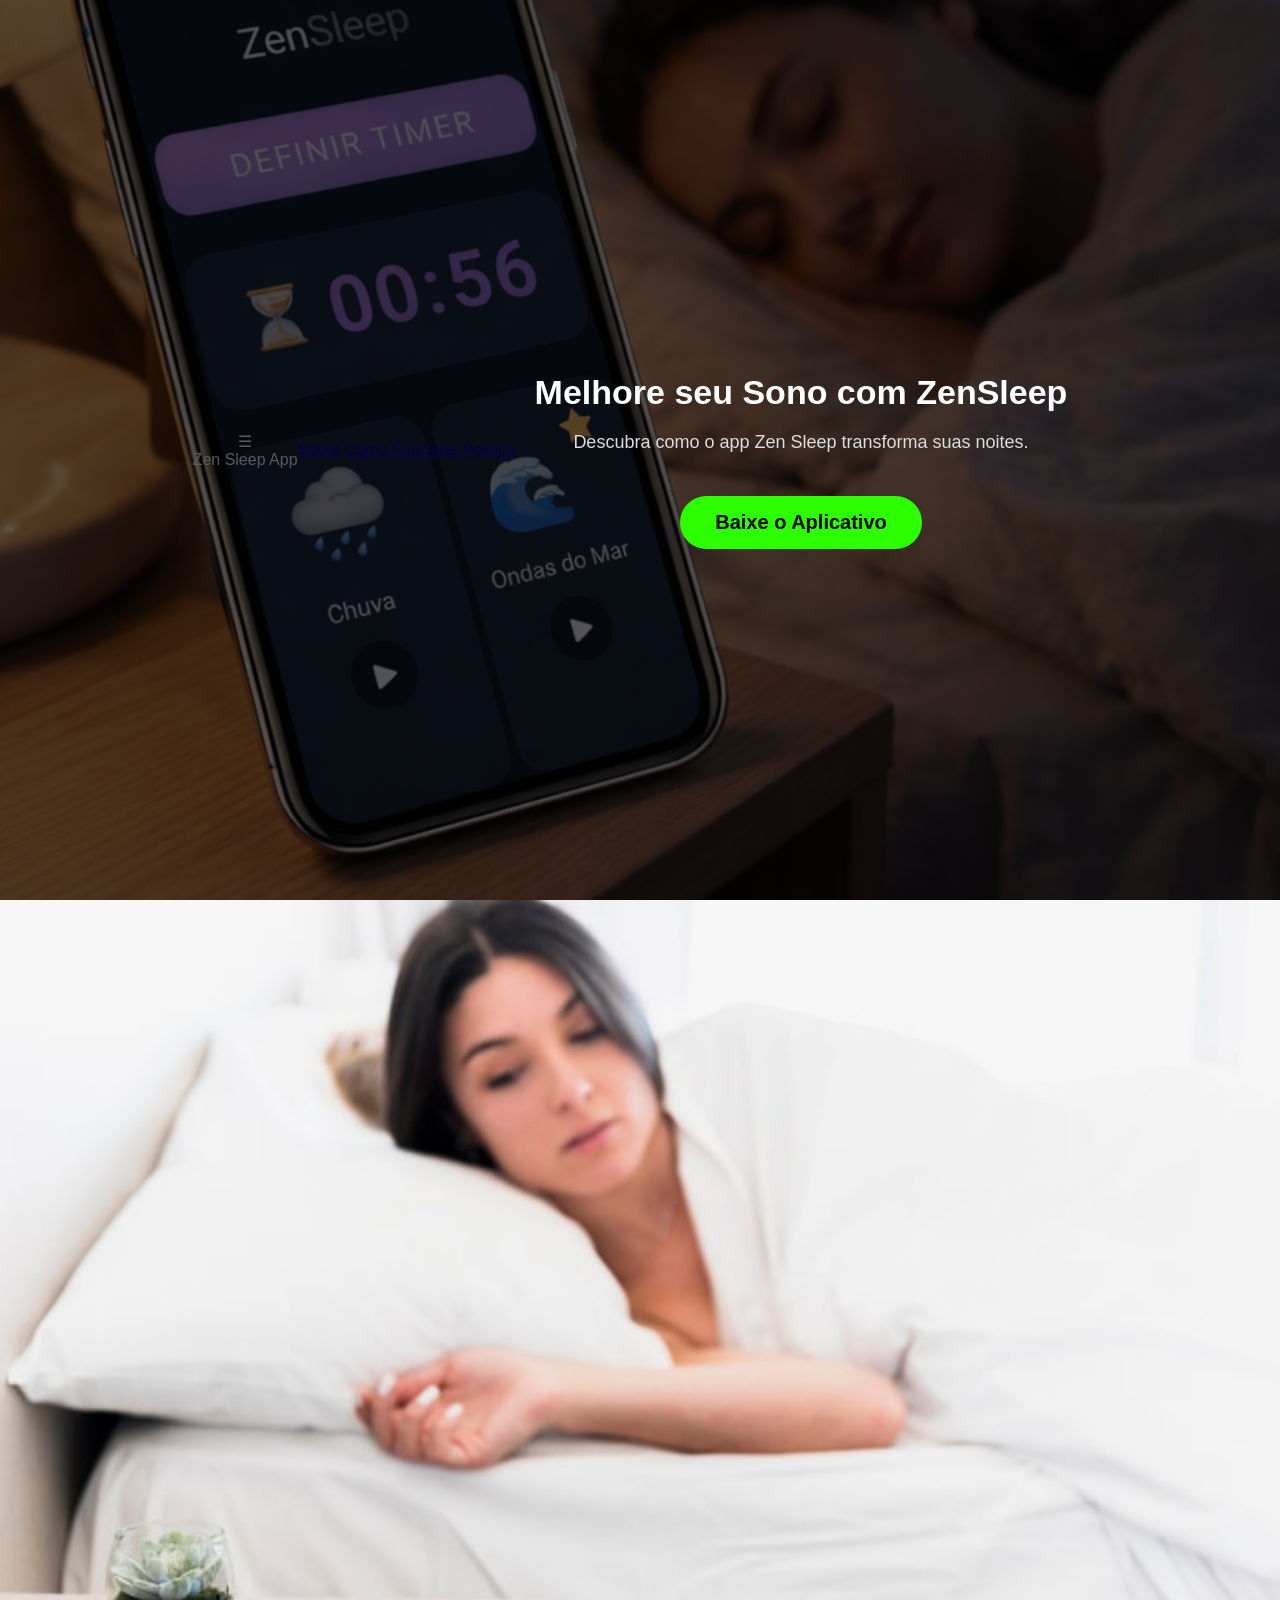
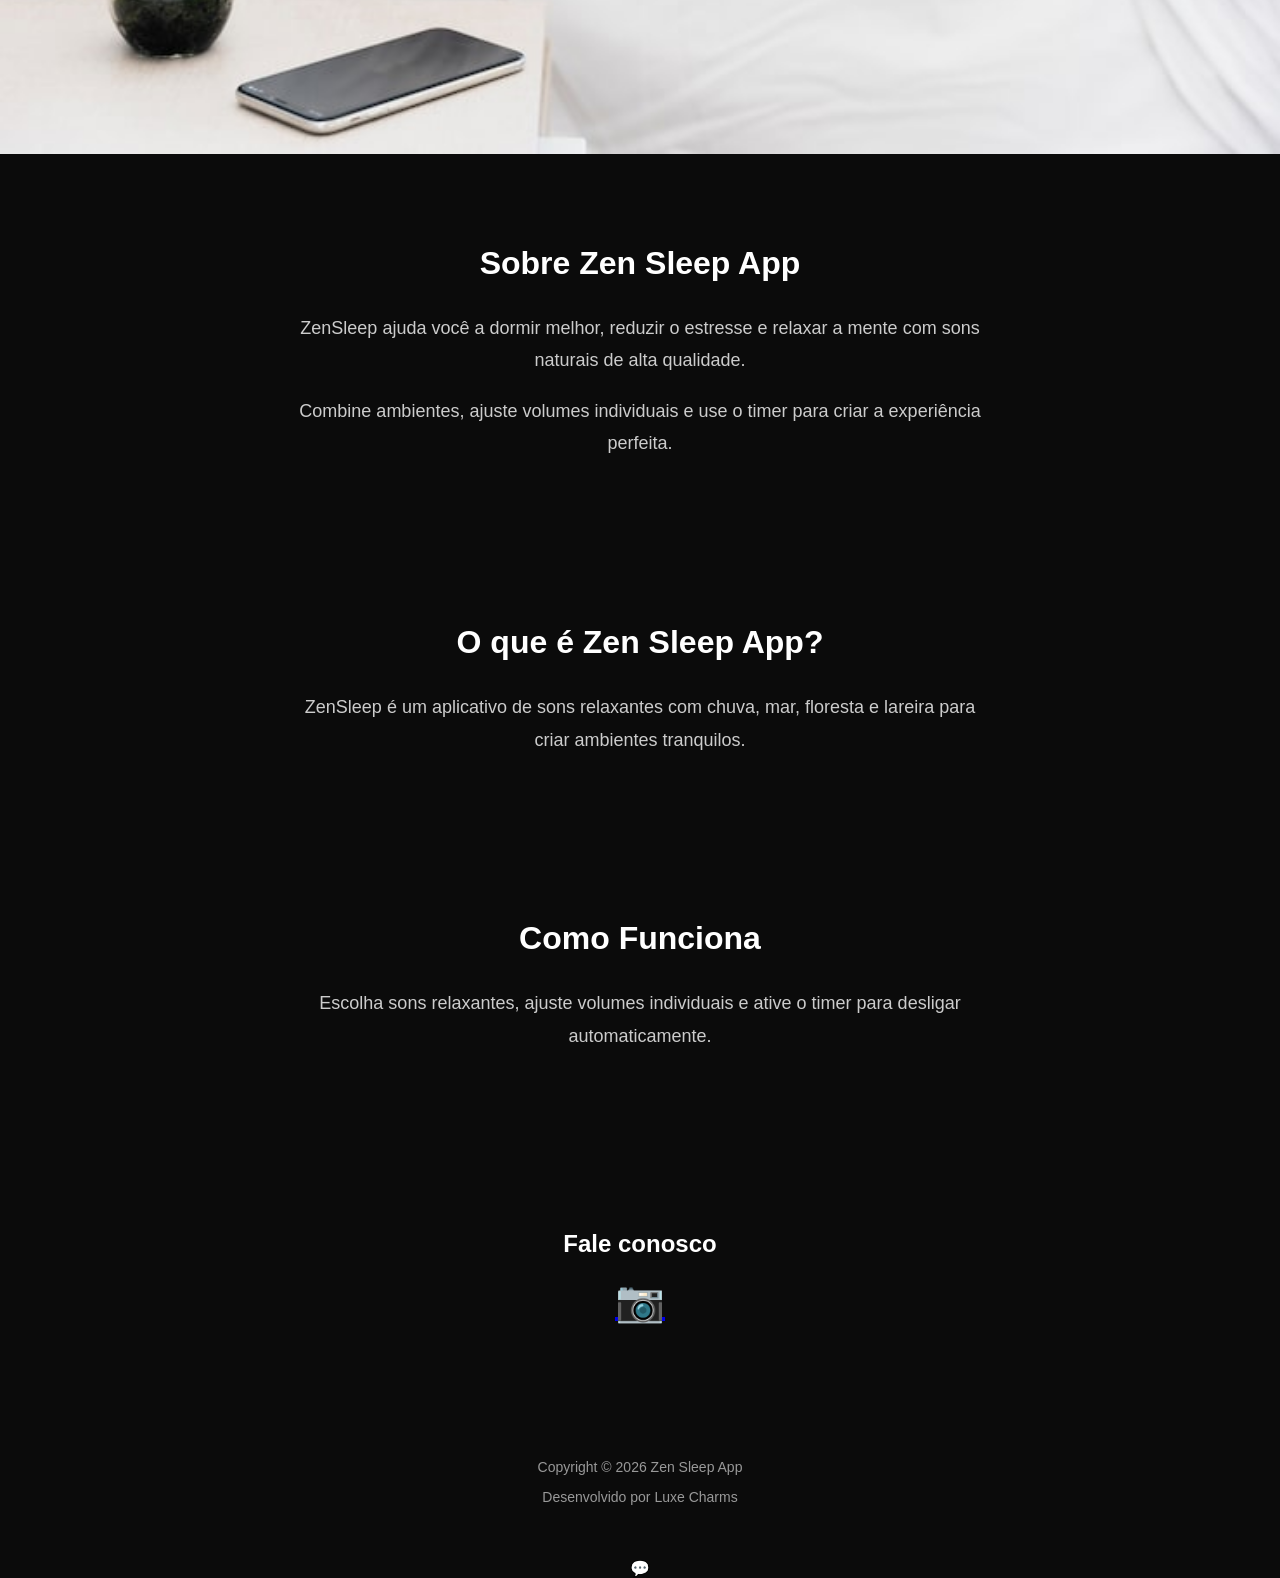
==== index.html @ b980865e "Enhance index.html with SEO and navigation updates Updated title and added meta description for SEO." ====
<!DOCTYPE html>
<html lang="pt-BR">

<head>

<meta charset="UTF-8">
<meta name="viewport" content="width=device-width, initial-scale=1.0">

<title>ZenSleep App</title>

<meta name="description" content="ZenSleep - Aplicativo de sons relaxantes para melhorar o sono e reduzir o estresse.">

<link rel="stylesheet" href="style.css">

</head>

<body>

<header class="hero">

<div class="overlay"></div>

<nav class="navbar">

<div class="menu-icon" onclick="toggleMenu()">☰</div>

<div class="logo">Zen Sleep App</div>

</nav>

<div class="menu" id="menu">

<a href="#sobre">Sobre</a>
<a href="#como">Como Funciona</a>
<a href="privacy.html">Política</a>

</div>

<div class="hero-content">

<h1 class="fade">Melhore seu Sono com ZenSleep</h1>

<p class="fade">
Descubra como o app Zen Sleep transforma suas noites.
</p>

<a href="https://www.amazon.com/gp/product/B0GPN2HCNK" class="btn fade">
Baixe o Aplicativo
</a>

</div>

</header>

<section class="image-section">

<img src="section.jpg">

</section>

<section class="content" id="sobre">

<h2>Sobre Zen Sleep App</h2>

<p>
ZenSleep ajuda você a dormir melhor, reduzir o estresse e relaxar a mente com sons naturais de alta qualidade.
</p>

<p>
Combine ambientes, ajuste volumes individuais e use o timer para criar a experiência perfeita.
</p>

</section>

<section class="content">

<h2>O que é Zen Sleep App?</h2>

<p>
ZenSleep é um aplicativo de sons relaxantes com chuva, mar, floresta e lareira para criar ambientes tranquilos.
</p>

</section>

<section class="content" id="como">

<h2>Como Funciona</h2>

<p>
Escolha sons relaxantes, ajuste volumes individuais e ative o timer para desligar automaticamente.
</p>

</section>

<section class="contact">

<h2>Fale conosco</h2>

<a href="#" class="instagram">📷</a>

</section>

<footer>

<p>Copyright © 2026 Zen Sleep App</p>
<p>Desenvolvido por Luxe Charms</p>

</footer>

<div class="chat-button">

💬

</div>

<script src="script.js"></script>

</body>

</html>
---- style.css ----
body{
margin:0;
font-family:Arial, sans-serif;
background:#0b0b0b;
color:white;
text-align:center;
}

.hero{
height:100vh;
background:url(hero.jpg) center/cover no-repeat;
display:flex;
align-items:center;
justify-content:center;
position:relative;
}

.overlay{
position:absolute;
width:100%;
height:100%;
background:rgba(0,0,0,0.65);
}

.hero-content{
position:relative;
z-index:2;
padding:20px;
}

.hero h1{
font-size:34px;
margin-bottom:20px;
}

.hero h2{
font-size:40px;
margin:10px 0;
}

.hero p{
color:#ddd;
font-size:18px;
}

.btn{
display:inline-block;
margin-top:25px;
background:#2cff00;
padding:15px 35px;
border-radius:40px;
font-size:20px;
color:black;
text-decoration:none;
font-weight:bold;
}

.image-section img{
width:100%;
}

.content{
padding:60px 25px;
max-width:700px;
margin:auto;
}

.content h2{
font-size:32px;
margin-bottom:30px;
}

.content p{
color:#ccc;
line-height:1.8;
font-size:18px;
}

.contact{
padding:80px 20px;
}

.instagram{
font-size:40px;
margin-top:20px;
}

footer{
padding:40px 20px;
color:#999;
font-size:14px;
}
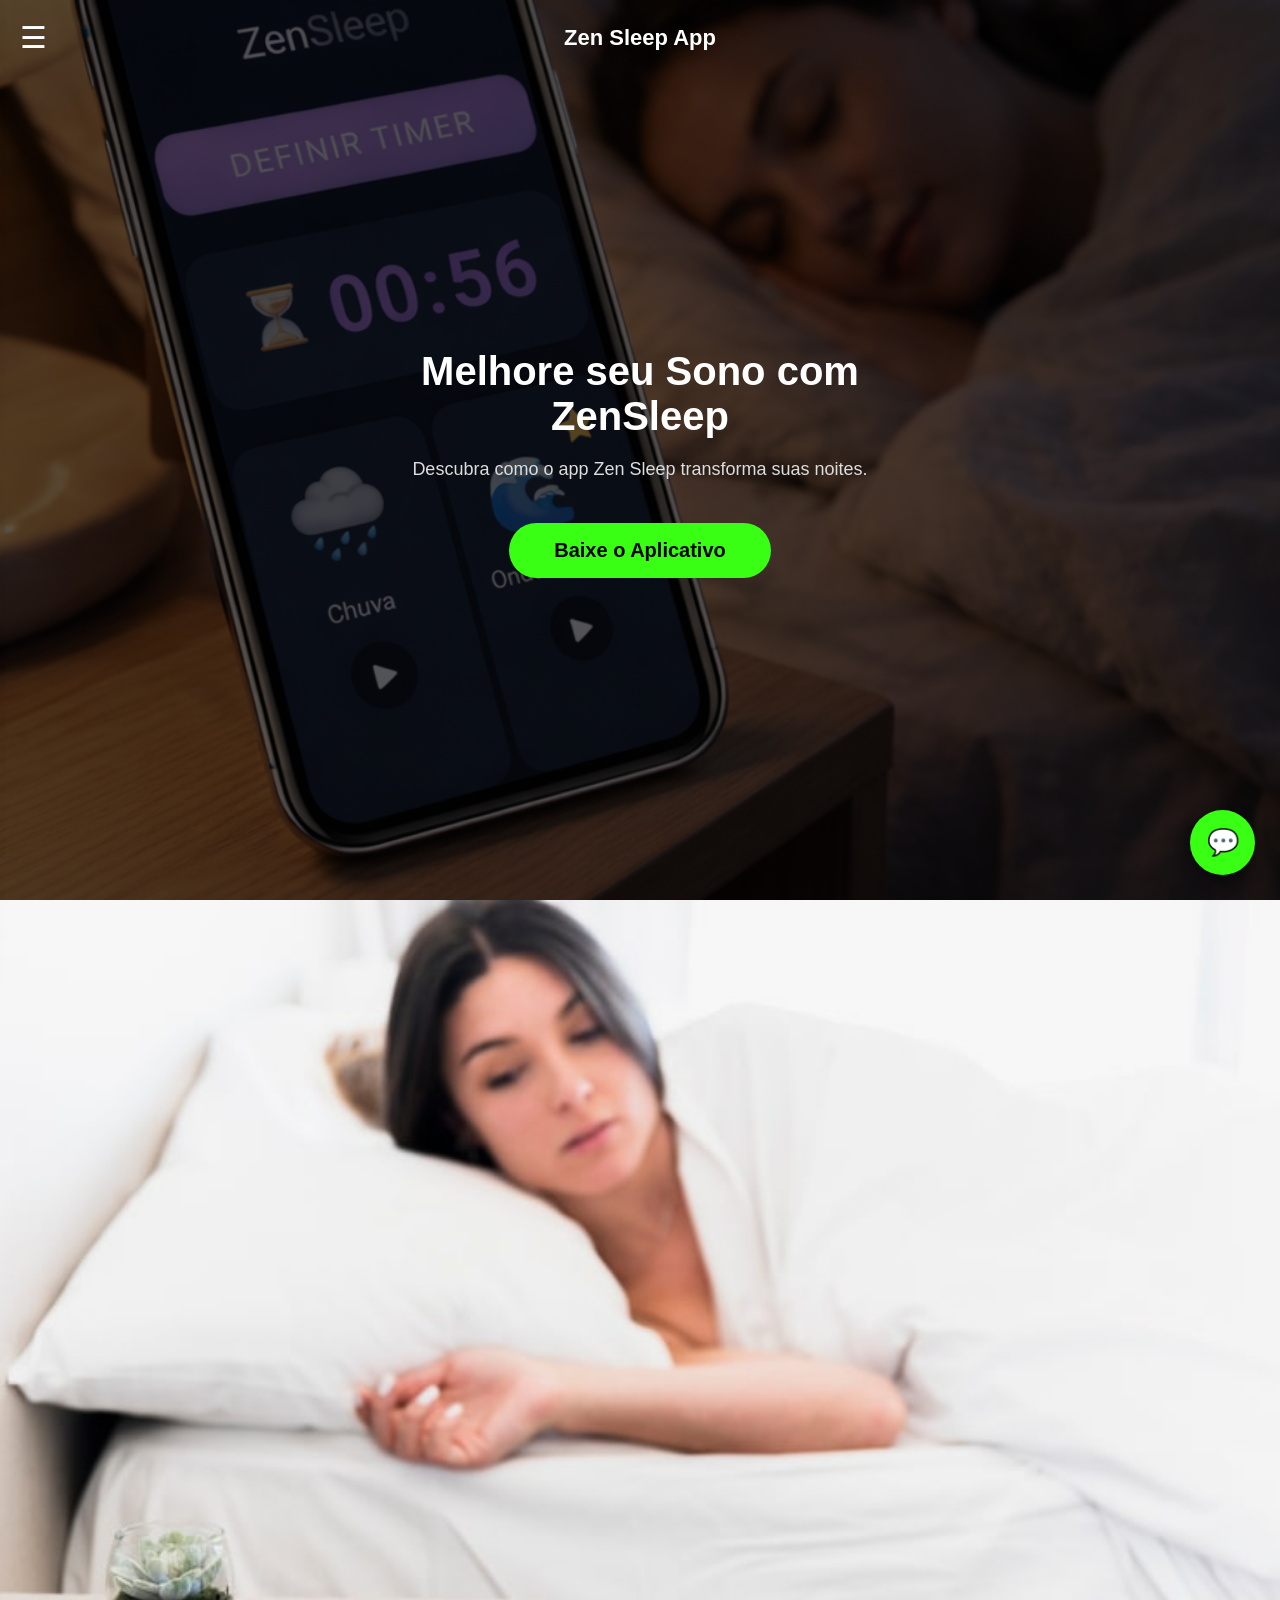
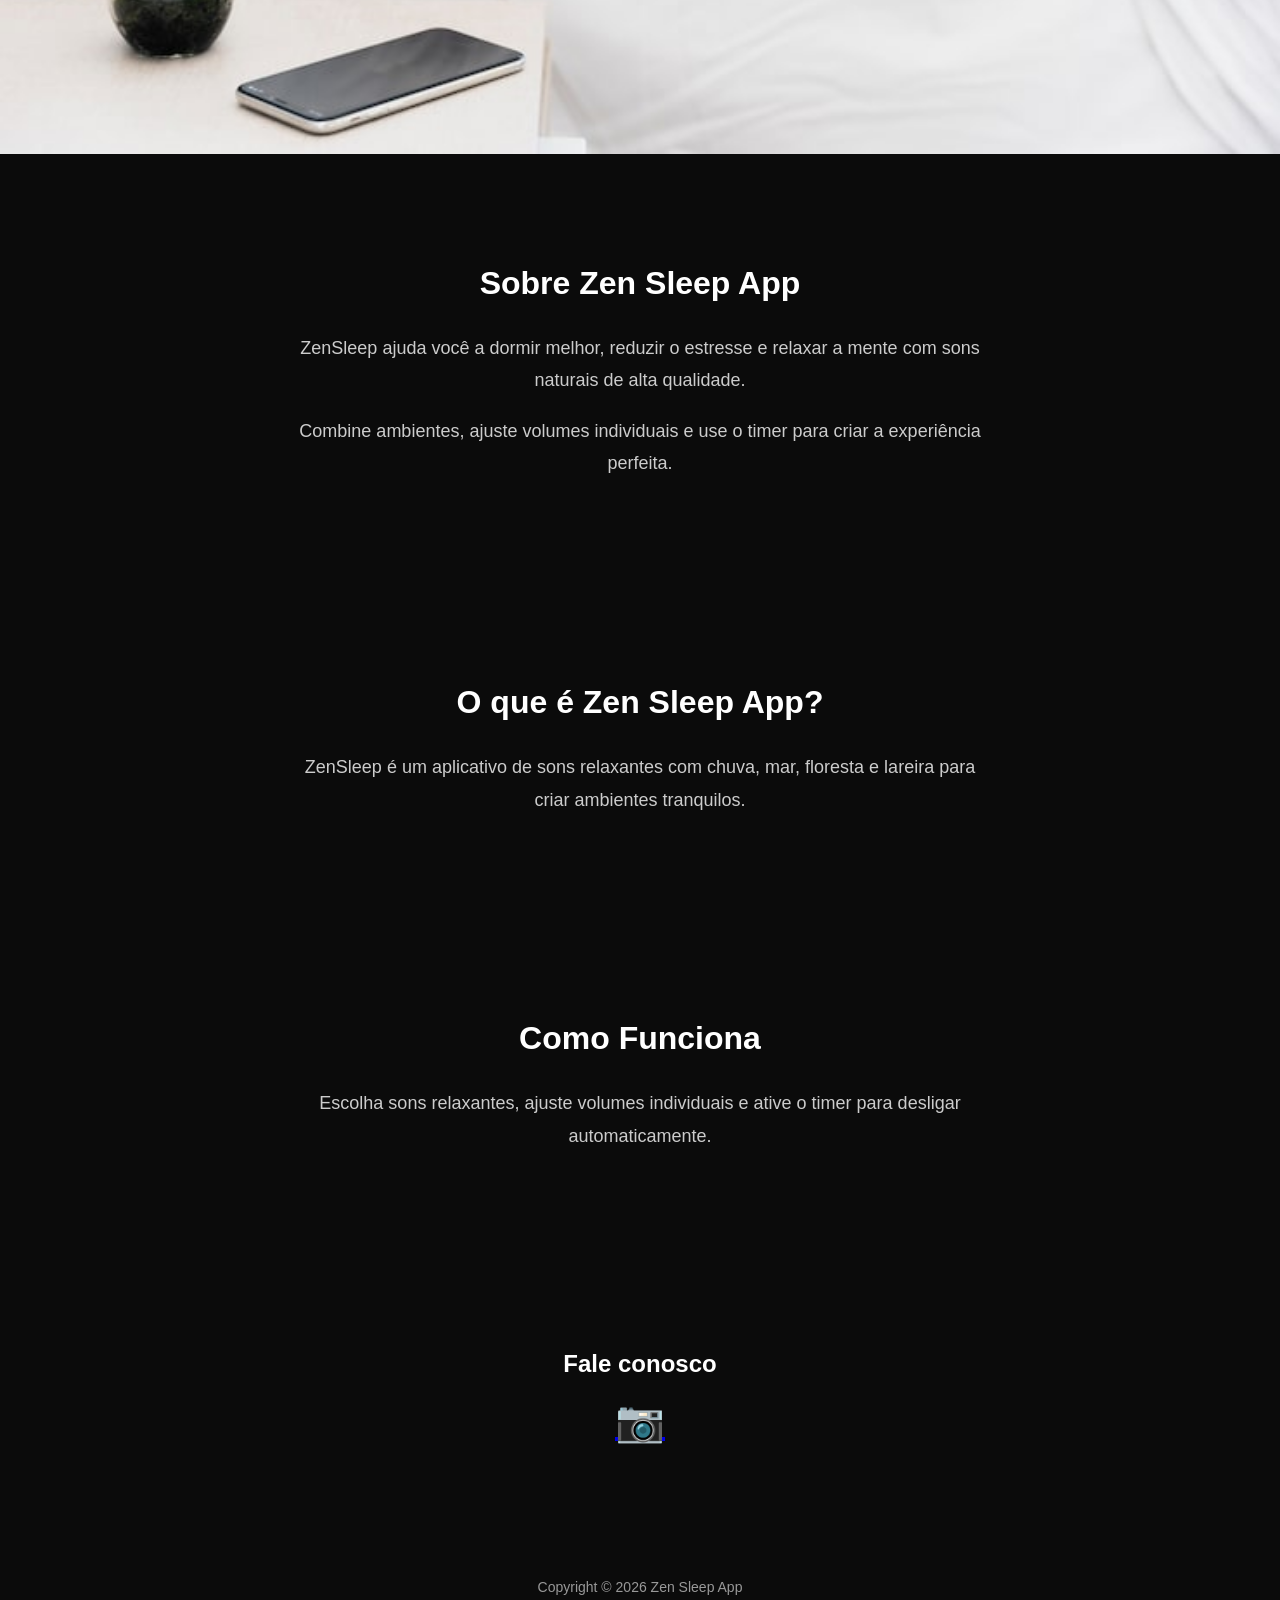
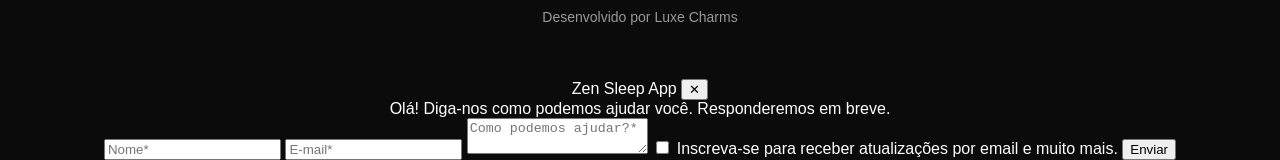
==== commit 4331a348: "Implement chat feature in index.html Added a chat button and chat window with form for user inquirie" ====
--- a/index.html
+++ b/index.html
@@ -107,14 +107,50 @@
 
 </footer>
 
-<div class="chat-button">
-
+<div class="chat-button" onclick="openChat()">
 💬
-
 </div>
 
 <script src="script.js"></script>
 
+  <!-- CHAT WINDOW -->
+
+<div id="chatBox" class="chat-box">
+
+<div class="chat-header">
+
+<span>Zen Sleep App</span>
+
+<button onclick="closeChat()">✕</button>
+
+</div>
+
+<div class="chat-message">
+
+Olá! Diga-nos como podemos ajudar você.  
+Responderemos em breve.
+
+</div>
+
+<form class="chat-form">
+
+<input type="text" placeholder="Nome*" required>
+
+<input type="email" placeholder="E-mail*" required>
+
+<textarea placeholder="Como podemos ajudar?*" required></textarea>
+
+<label class="newsletter">
+<input type="checkbox">
+Inscreva-se para receber atualizações por email e muito mais.
+</label>
+
+<button type="submit" class="send-btn">Enviar</button>
+
+</form>
+
+</div>
+
 </body>
 
 </html>
--- a/style.css
+++ b/style.css
@@ -6,10 +6,13 @@
 text-align:center;
 }
 
+/* HERO */
+
 .hero{
 height:100vh;
 background:url(hero.jpg) center/cover no-repeat;
 display:flex;
+flex-direction:column;
 align-items:center;
 justify-content:center;
 position:relative;
@@ -22,20 +25,76 @@
 background:rgba(0,0,0,0.65);
 }
 
+/* NAVBAR */
+
+.navbar{
+position:absolute;
+top:20px;
+left:20px;
+right:20px;
+display:flex;
+align-items:center;
+justify-content:space-between;
+z-index:3;
+}
+
+/* TITULO CENTRAL */
+
+.logo{
+font-size:22px;
+font-weight:bold;
+position:absolute;
+left:50%;
+transform:translateX(-50%);
+}
+
+/* MENU ICON */
+
+.menu-icon{
+font-size:30px;
+cursor:pointer;
+z-index:5;
+}
+
+/* MENU LATERAL */
+
+.menu{
+position:fixed;
+top:0;
+left:-250px;
+width:220px;
+height:100%;
+background:#111;
+padding-top:80px;
+transition:0.3s;
+box-shadow:5px 0 20px rgba(0,0,0,0.6);
+z-index:4;
+}
+
+.menu a{
+display:block;
+color:white;
+text-decoration:none;
+padding:15px 25px;
+font-size:18px;
+border-bottom:1px solid #222;
+}
+
+.menu a:hover{
+background:#1c1c1c;
+}
+
+/* HERO CONTENT */
+
 .hero-content{
-position:relative;
 z-index:2;
+max-width:600px;
 padding:20px;
 }
 
 .hero h1{
-font-size:34px;
+font-size:40px;
 margin-bottom:20px;
-}
-
-.hero h2{
-font-size:40px;
-margin:10px 0;
 }
 
 .hero p{
@@ -43,11 +102,13 @@
 font-size:18px;
 }
 
+/* BOTÃO */
+
 .btn{
 display:inline-block;
 margin-top:25px;
-background:#2cff00;
-padding:15px 35px;
+background:#39ff14;
+padding:16px 45px;
 border-radius:40px;
 font-size:20px;
 color:black;
@@ -55,12 +116,14 @@
 font-weight:bold;
 }
 
+/* SEÇÕES */
+
 .image-section img{
 width:100%;
 }
 
 .content{
-padding:60px 25px;
+padding:80px 25px;
 max-width:700px;
 margin:auto;
 }
@@ -76,6 +139,8 @@
 font-size:18px;
 }
 
+/* CONTATO */
+
 .contact{
 padding:80px 20px;
 }
@@ -85,8 +150,28 @@
 margin-top:20px;
 }
 
+/* FOOTER */
+
 footer{
 padding:40px 20px;
 color:#999;
 font-size:14px;
 }
+
+/* BOTÃO CHAT */
+
+.chat-button{
+position:fixed;
+bottom:25px;
+right:25px;
+background:#39ff14;
+color:black;
+width:65px;
+height:65px;
+border-radius:50%;
+display:flex;
+align-items:center;
+justify-content:center;
+font-size:26px;
+box-shadow:0 5px 15px rgba(0,0,0,0.4);
+}
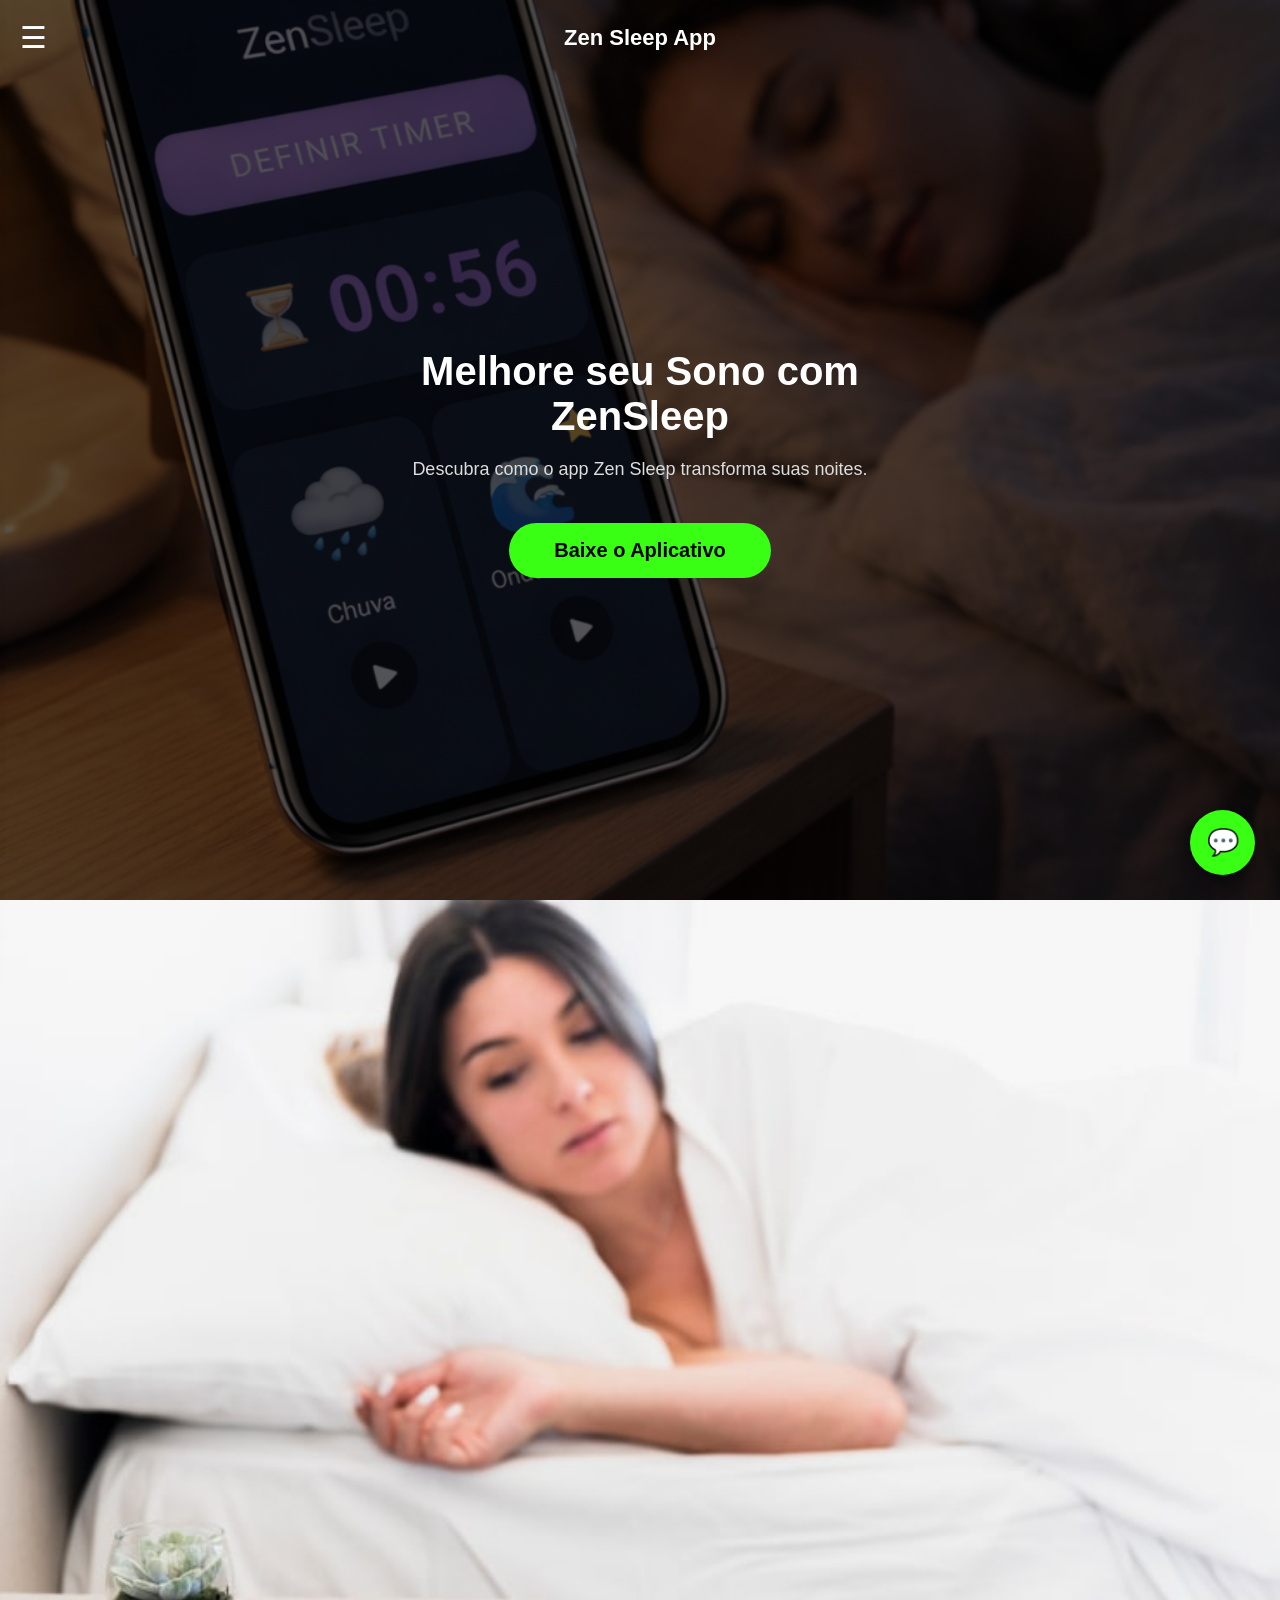
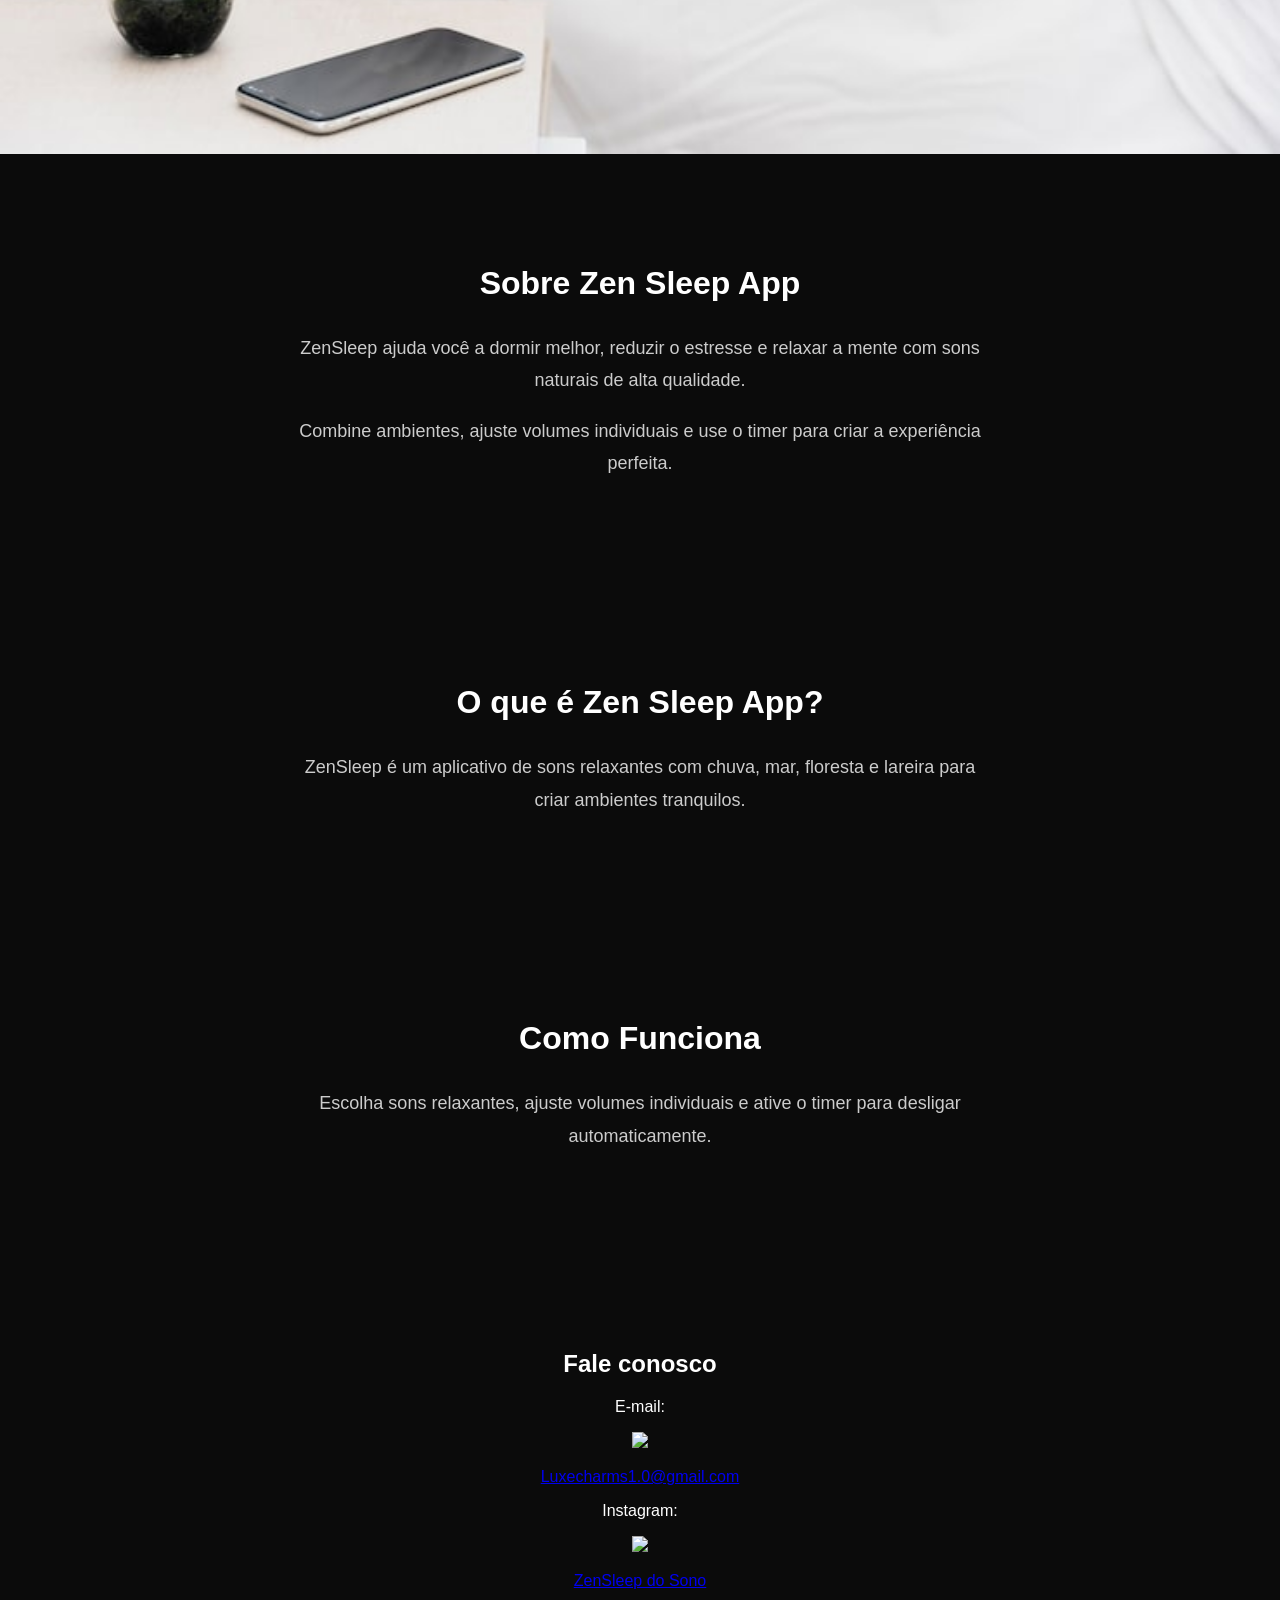
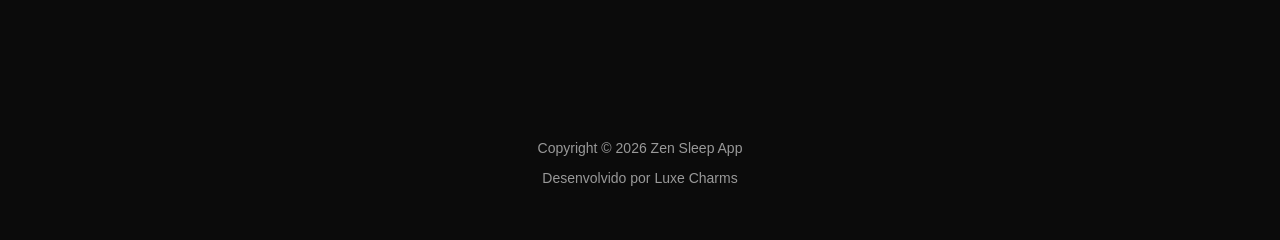
==== commit 7d83532a: "Add contact section with email and Instagram links" ====
--- a/index.html
+++ b/index.html
@@ -96,7 +96,31 @@
 
 <h2>Fale conosco</h2>
 
-<a href="#" class="instagram">📷</a>
+<div class="contact-box">
+
+<div class="contact-item">
+
+<p class="contact-title">E-mail:</p>
+
+<a href="mailto:Luxecharms1.0@gmail.com" class="contact-link">
+<img src="https://cdn-icons-png.flaticon.com/512/732/732200.png" class="contact-icon">
+<p>Luxecharms1.0@gmail.com</p>
+</a>
+
+</div>
+
+<div class="contact-item">
+
+<p class="contact-title">Instagram:</p>
+
+<a href="https://www.instagram.com/zensleep_do_sono?igsh=cm5rY3A4eGVwNXYx" target="_blank" class="contact-link">
+<img src="https://cdn-icons-png.flaticon.com/512/2111/2111463.png" class="contact-icon">
+<p>ZenSleep do Sono</p>
+</a>
+
+</div>
+
+</div>
 
 </section>
 
--- a/style.css
+++ b/style.css
@@ -175,3 +175,80 @@
 font-size:26px;
 box-shadow:0 5px 15px rgba(0,0,0,0.4);
 }
+
+/* CHAT */
+
+.chat-box{
+position:fixed;
+bottom:100px;
+right:25px;
+width:320px;
+background:white;
+color:black;
+border-radius:15px;
+box-shadow:0 10px 30px rgba(0,0,0,0.4);
+overflow:hidden;
+display:none;
+z-index:1000;
+}
+
+.chat-header{
+background:#39ff14;
+padding:15px;
+font-weight:bold;
+display:flex;
+justify-content:space-between;
+align-items:center;
+}
+
+.chat-header button{
+background:none;
+border:none;
+font-size:18px;
+cursor:pointer;
+}
+
+.chat-message{
+background:#c8f7c5;
+padding:15px;
+margin:15px;
+border-radius:10px;
+font-size:14px;
+}
+
+.chat-form{
+padding:15px;
+display:flex;
+flex-direction:column;
+gap:12px;
+}
+
+.chat-form input,
+.chat-form textarea{
+padding:10px;
+border-radius:8px;
+border:1px solid #ccc;
+font-size:14px;
+}
+
+.chat-form textarea{
+height:80px;
+resize:none;
+}
+
+.newsletter{
+font-size:12px;
+color:#555;
+display:flex;
+gap:8px;
+align-items:flex-start;
+}
+
+.send-btn{
+background:#39ff14;
+border:none;
+padding:12px;
+border-radius:25px;
+font-weight:bold;
+cursor:pointer;
+}
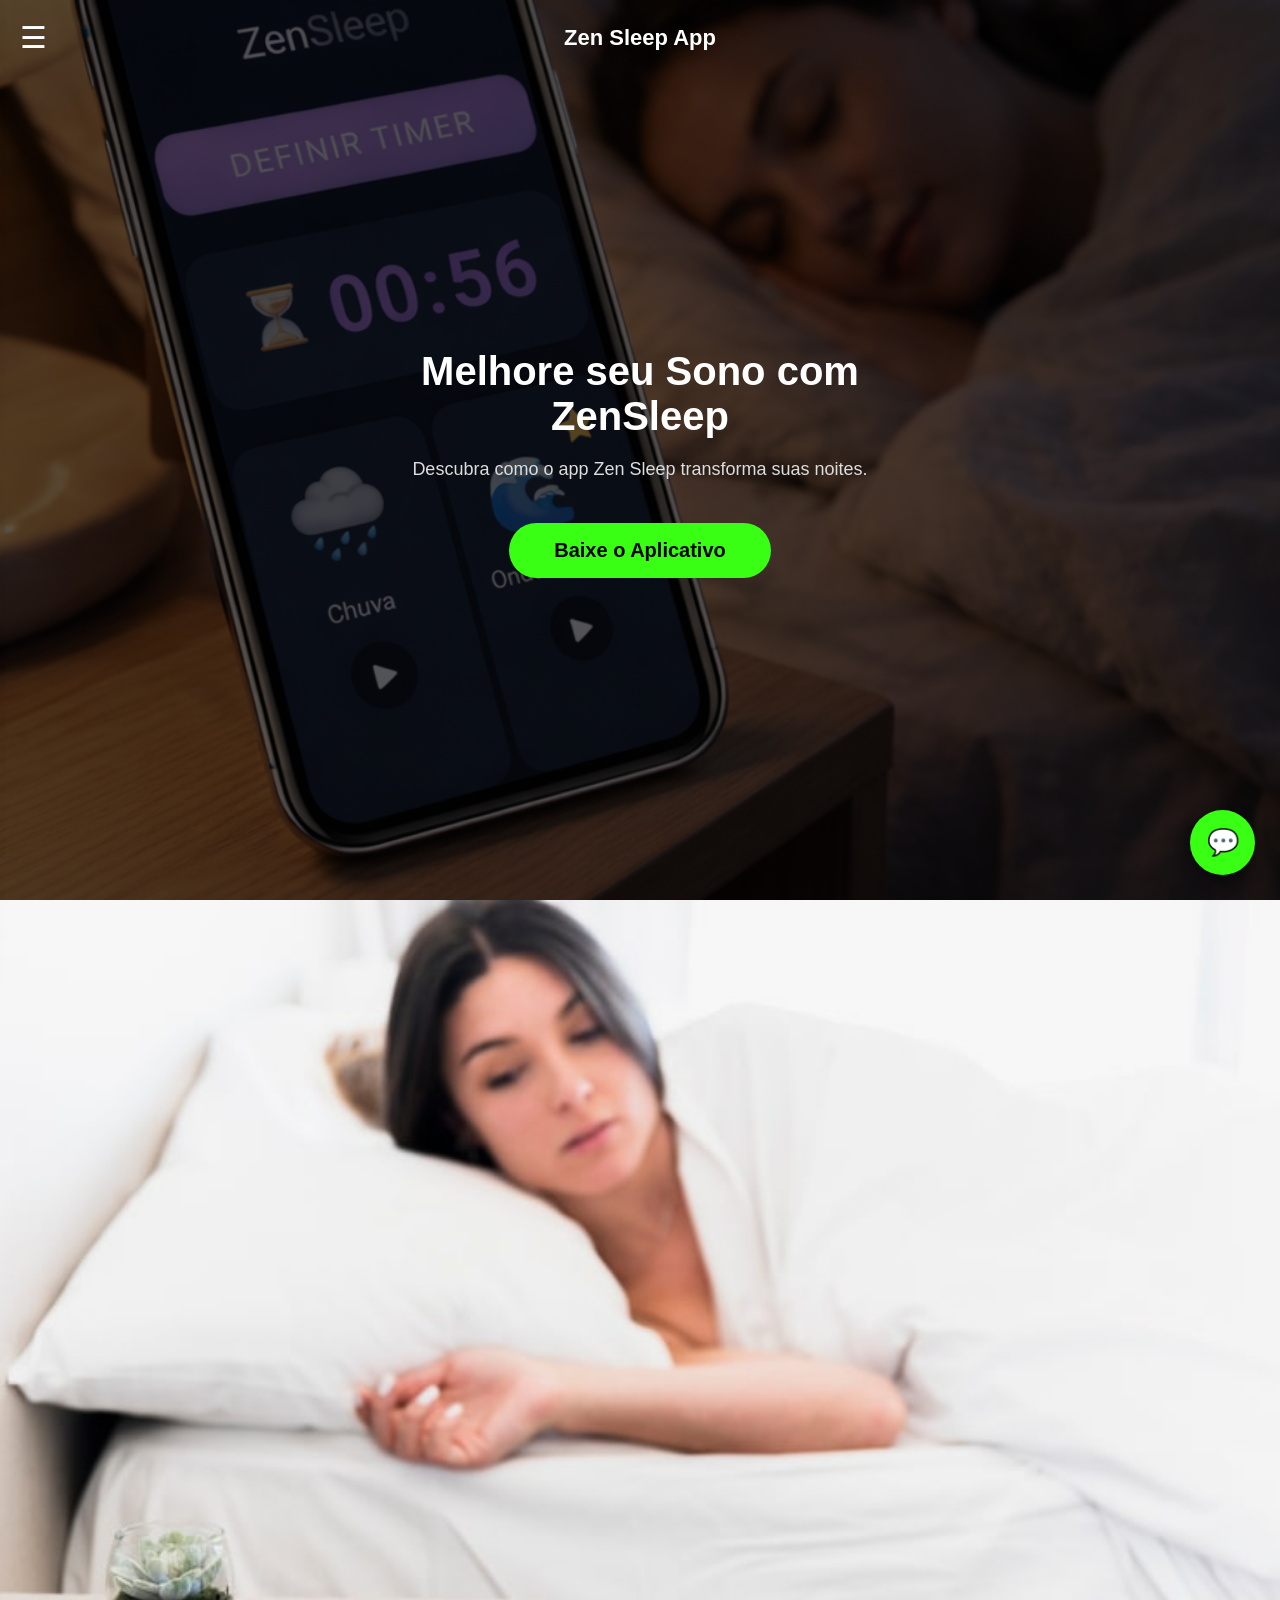
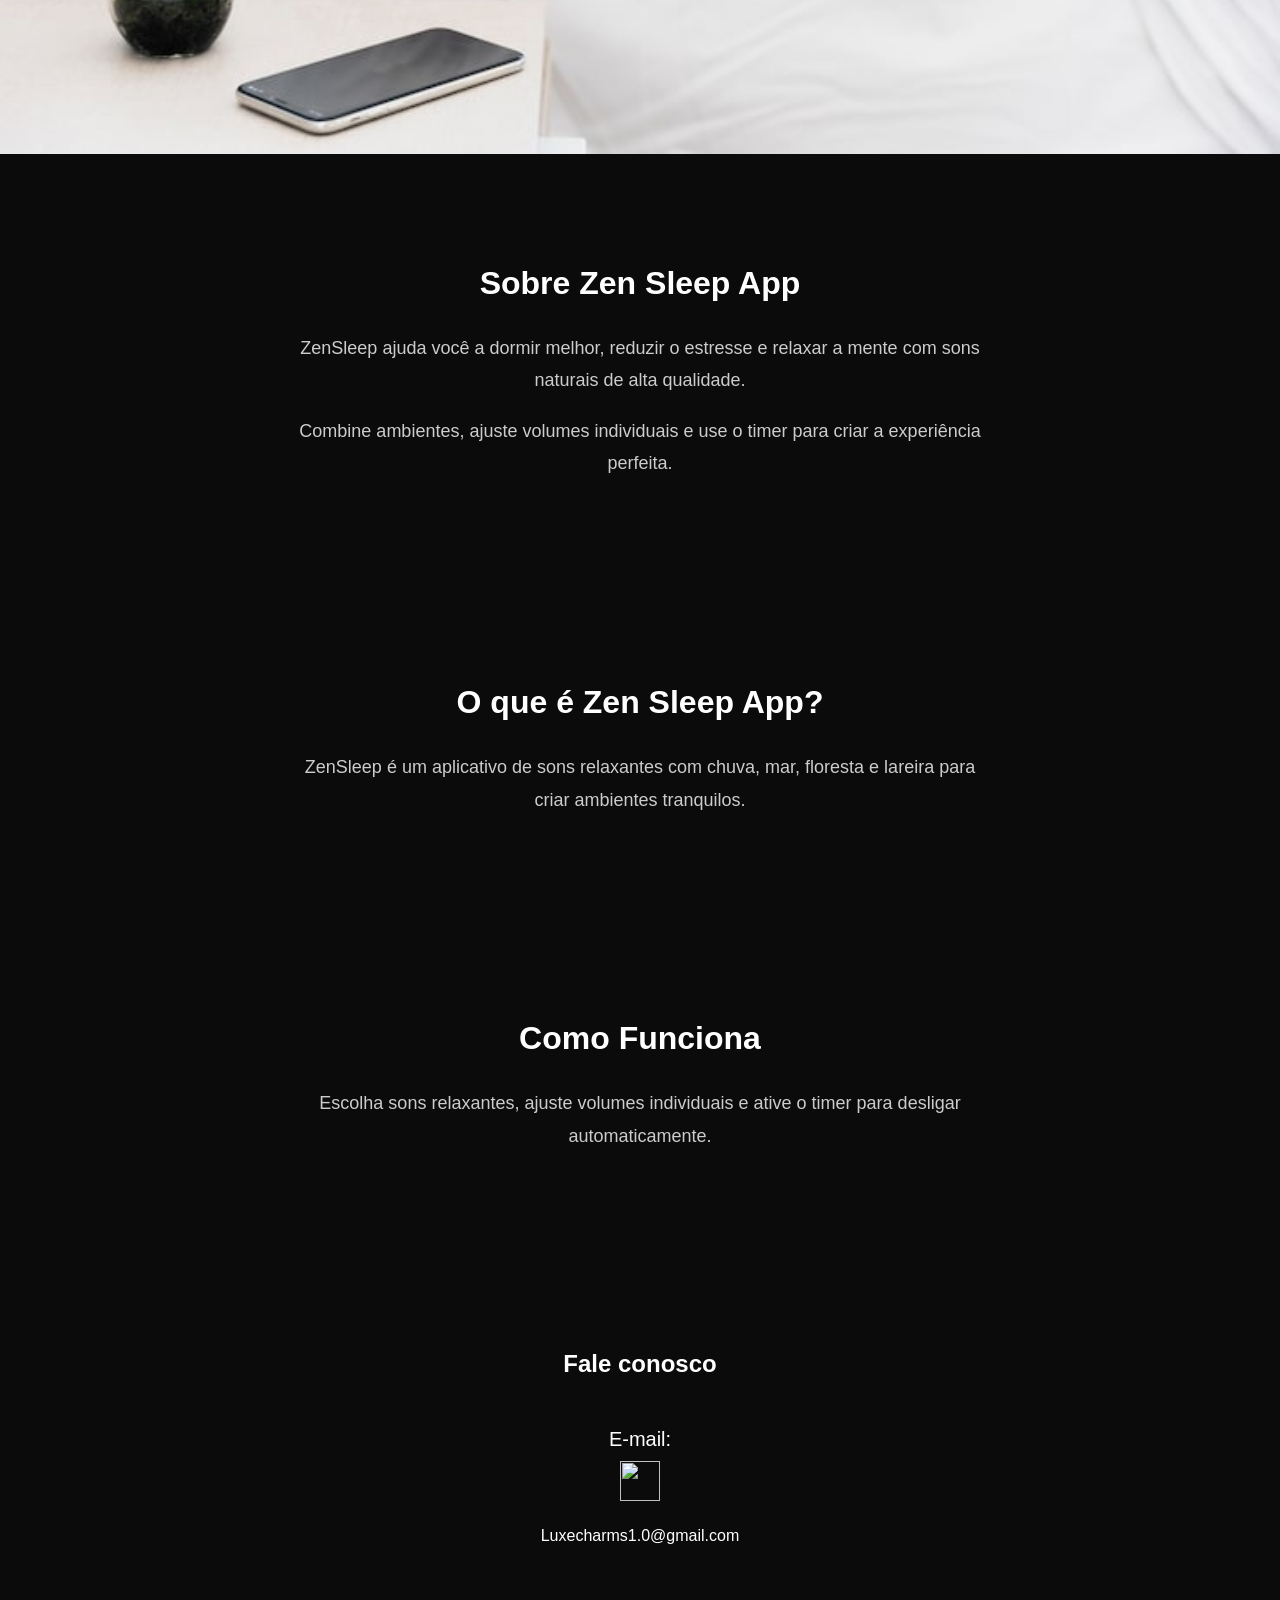
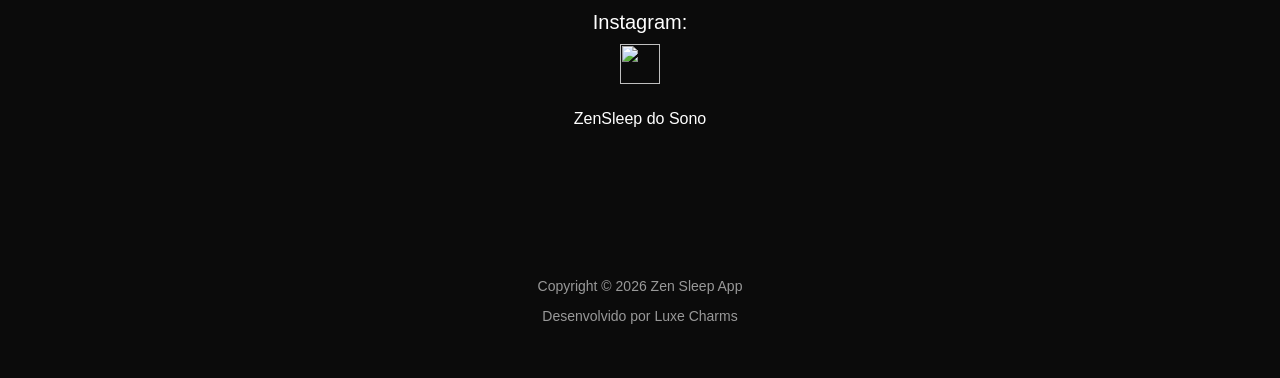
==== commit 525271d9: "Add Google Ads script to index.html" ====
--- a/index.html
+++ b/index.html
@@ -11,6 +11,9 @@
 <meta name="description" content="ZenSleep - Aplicativo de sons relaxantes para melhorar o sono e reduzir o estresse.">
 
 <link rel="stylesheet" href="style.css">
+
+<script async src="https://pagead2.googlesyndication.com/pagead/js/adsbygoogle.js?client=ca-pub-8296610548842772"
+crossorigin="anonymous"></script>
 
 </head>
 
--- a/style.css
+++ b/style.css
@@ -252,3 +252,33 @@
 font-weight:bold;
 cursor:pointer;
 }
+
+.contact-box{
+display:flex;
+flex-direction:column;
+gap:30px;
+margin-top:30px;
+}
+
+.contact-item{
+text-align:center;
+}
+
+.contact-title{
+font-size:20px;
+margin-bottom:10px;
+}
+
+.contact-link{
+text-decoration:none;
+color:white;
+display:flex;
+flex-direction:column;
+align-items:center;
+gap:10px;
+}
+
+.contact-icon{
+width:40px;
+height:40px;
+}
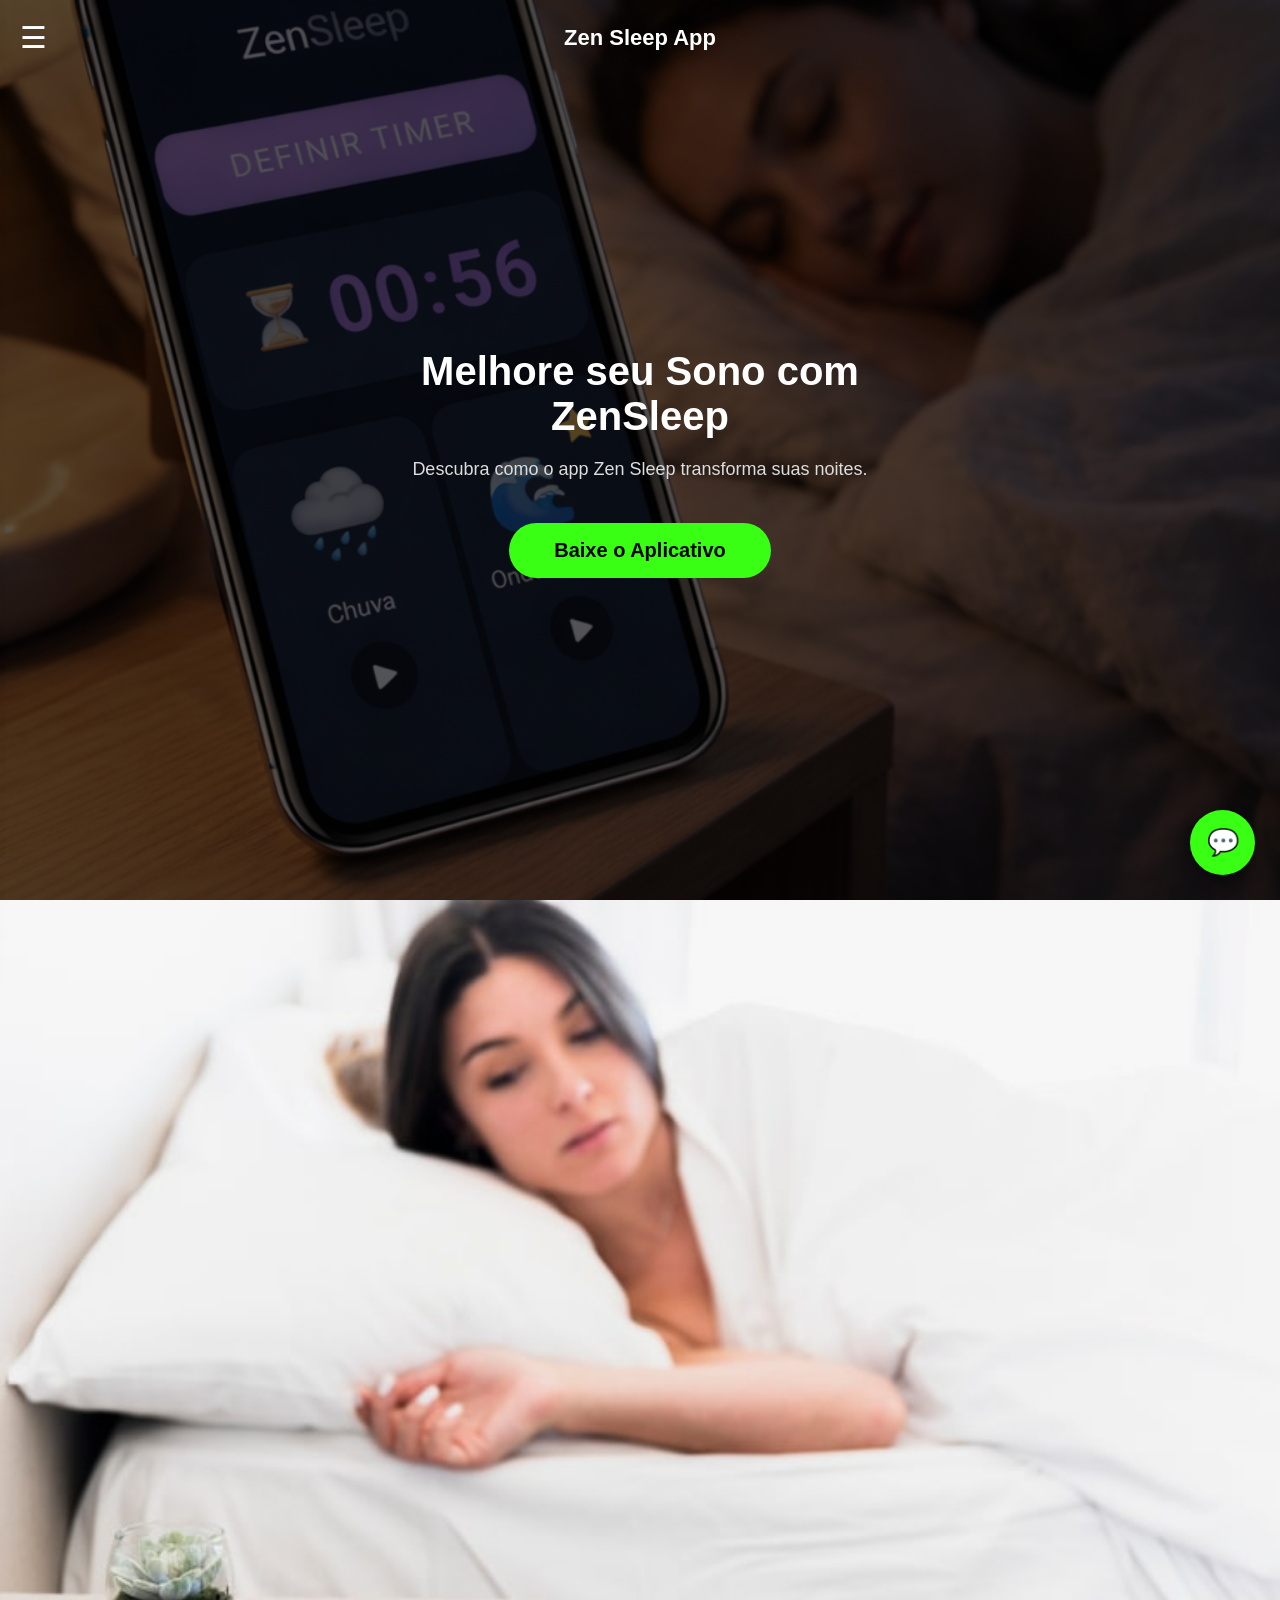
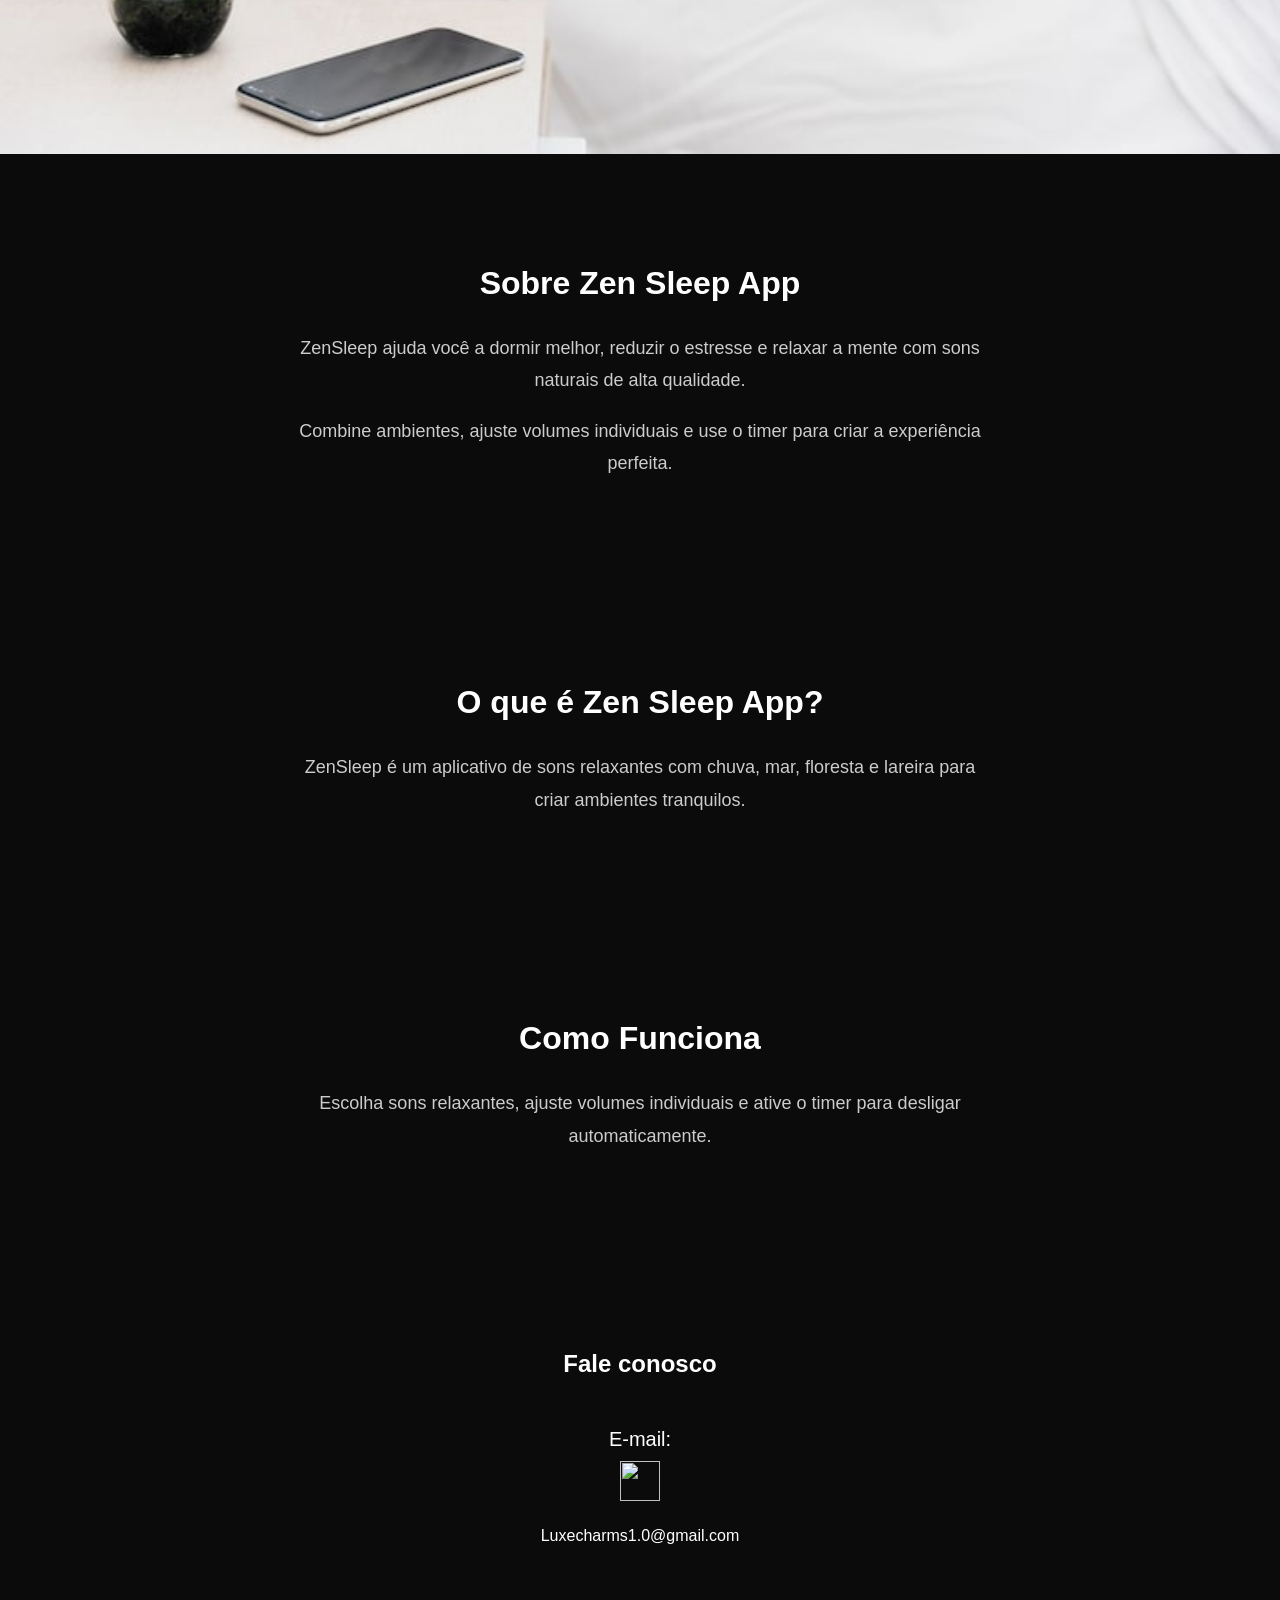
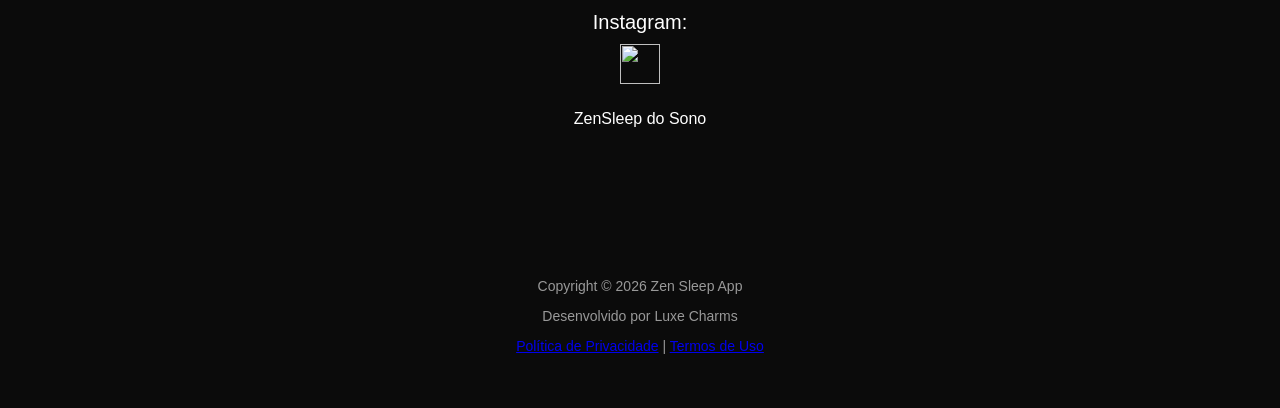
==== commit 4bfd36a5: "Update index.html" ====
--- a/index.html
+++ b/index.html
@@ -28,6 +28,20 @@
 <div class="menu-icon" onclick="toggleMenu()">☰</div>
 
 <div class="logo">Zen Sleep App</div>
+
+  <script async src="https://pagead2.googlesyndication.com/pagead/js/adsbygoogle.js?client=ca-pub-8296610548842772"
+crossorigin="anonymous"></script>
+
+<ins class="adsbygoogle"
+     style="display:block"
+     data-ad-client="ca-pub-8296610548842772"
+     data-ad-slot="5173329149"
+     data-ad-format="auto"
+     data-full-width-responsive="true"></ins>
+
+<script>
+     (adsbygoogle = window.adsbygoogle || []).push({});
+</script>
 
 </nav>
 
@@ -131,6 +145,10 @@
 
 <p>Copyright © 2026 Zen Sleep App</p>
 <p>Desenvolvido por Luxe Charms</p>
+<p>
+<a href="privacy.html">Política de Privacidade</a> |
+<a href="terms.html">Termos de Uso</a>
+</p>
 
 </footer>
 
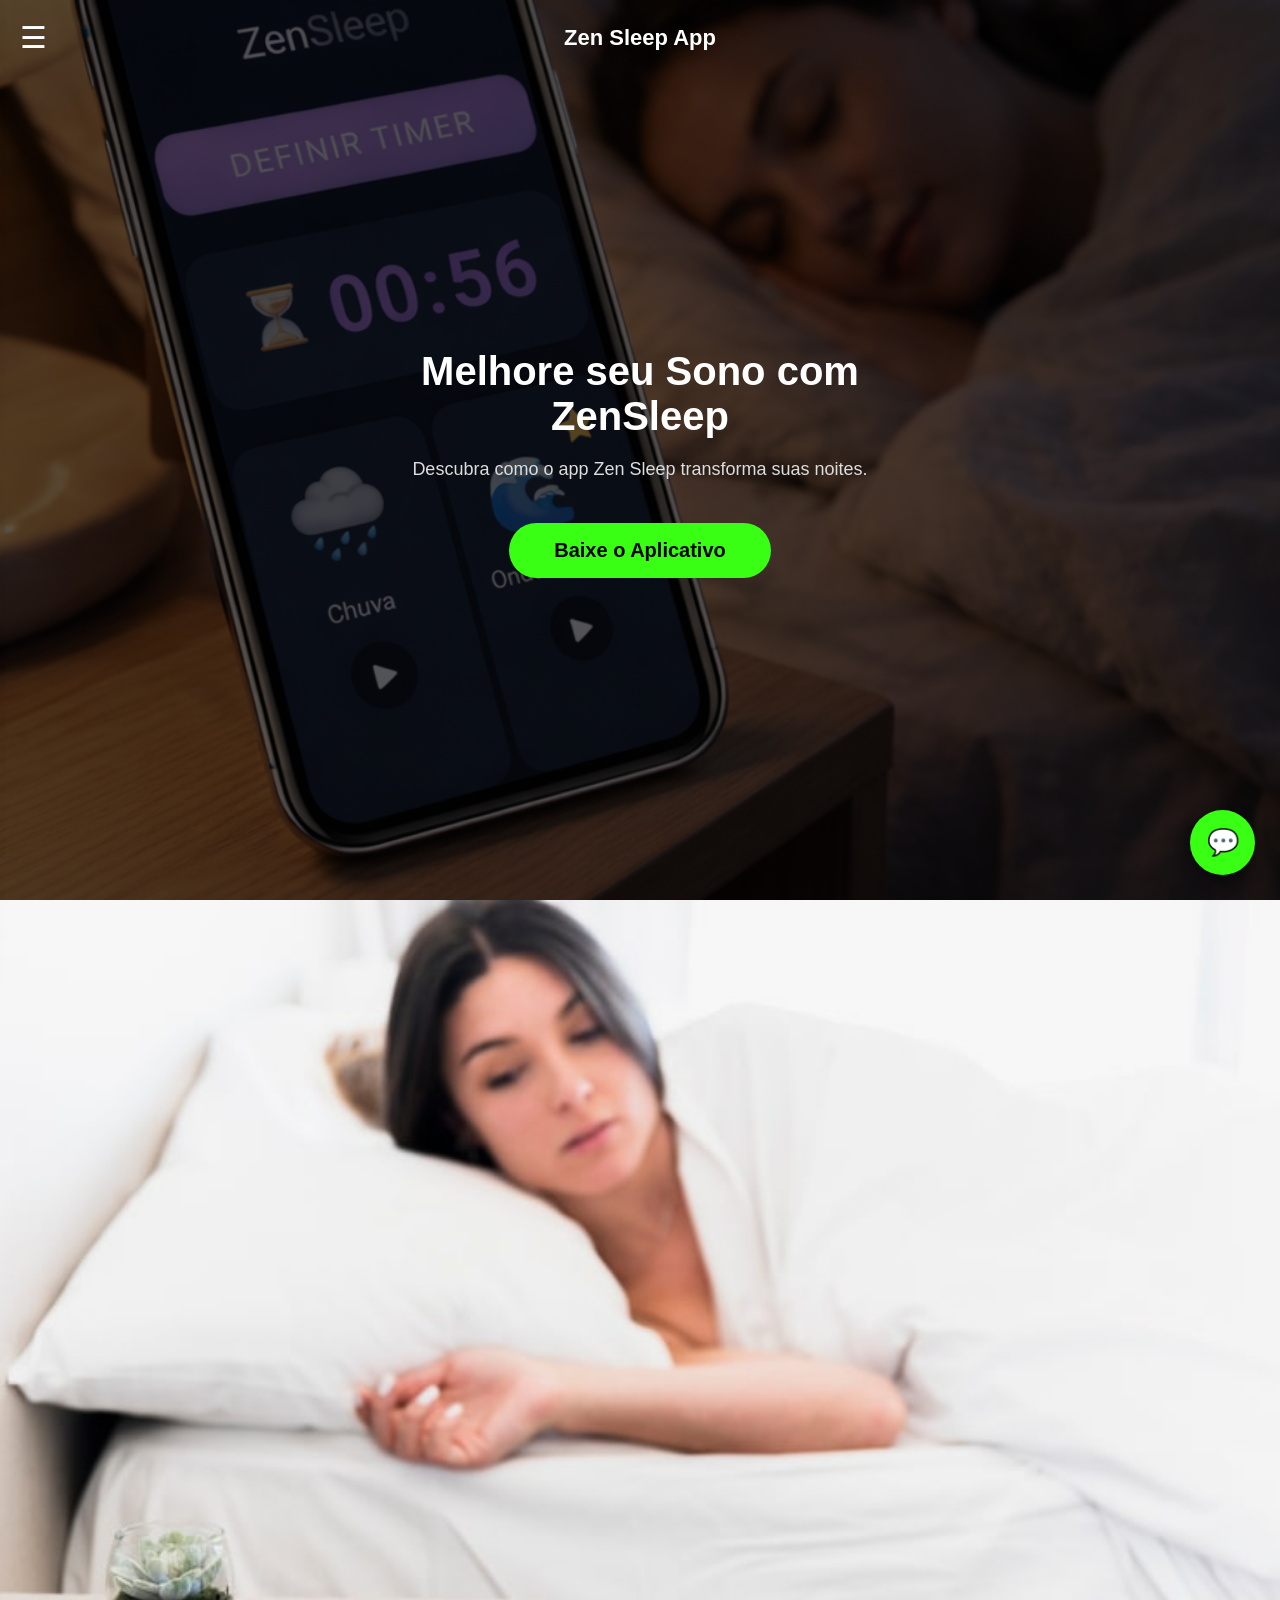
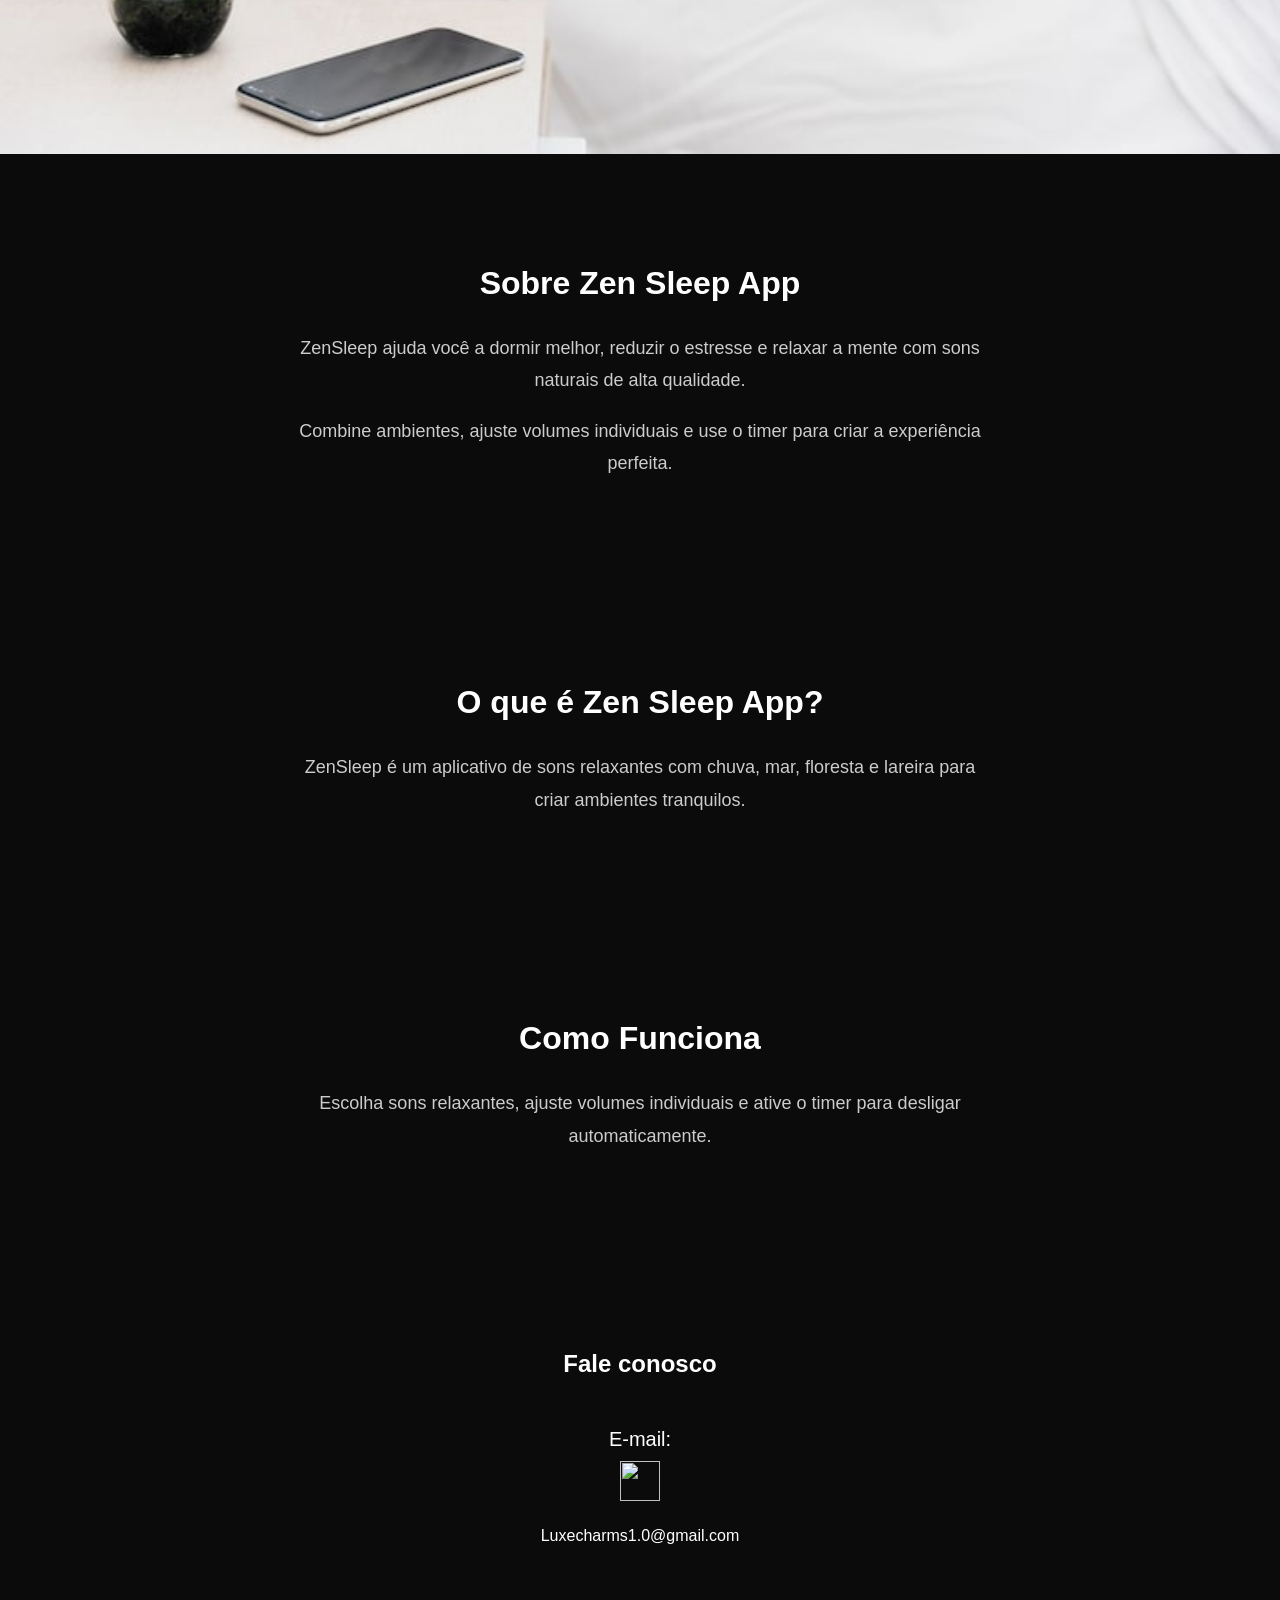
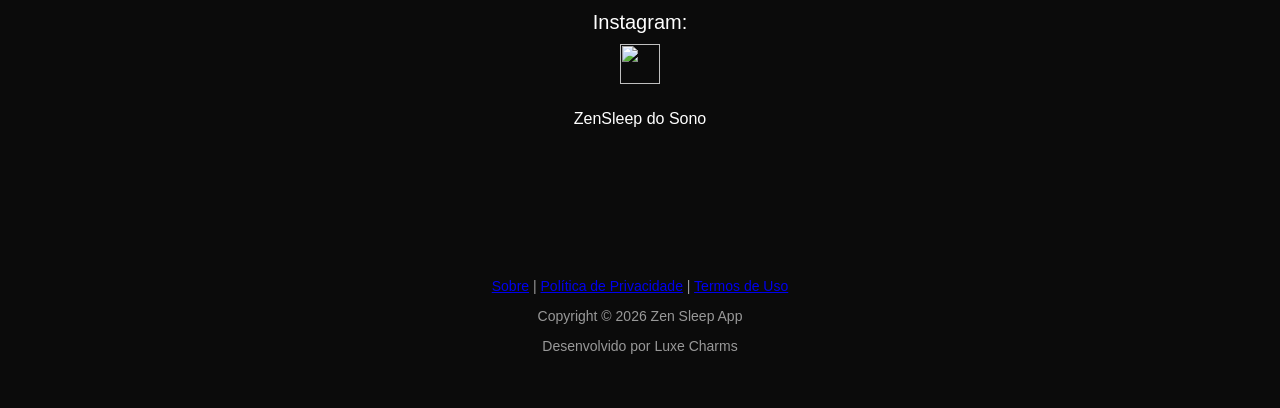
==== commit 284df6c5: "Duplicate copyright and developer info in footer" ====
--- a/index.html
+++ b/index.html
@@ -143,12 +143,13 @@
 
 <footer>
 
+<p>
+<a href="about.html">Sobre</a> |
+<a href="privacy.html">Política de Privacidade</a> |
+<a href="terms.html">Termos de Uso</a>
+</p>
 <p>Copyright © 2026 Zen Sleep App</p>
 <p>Desenvolvido por Luxe Charms</p>
-<p>
-<a href="privacy.html">Política de Privacidade</a> |
-<a href="terms.html">Termos de Uso</a>
-</p>
 
 </footer>
 
